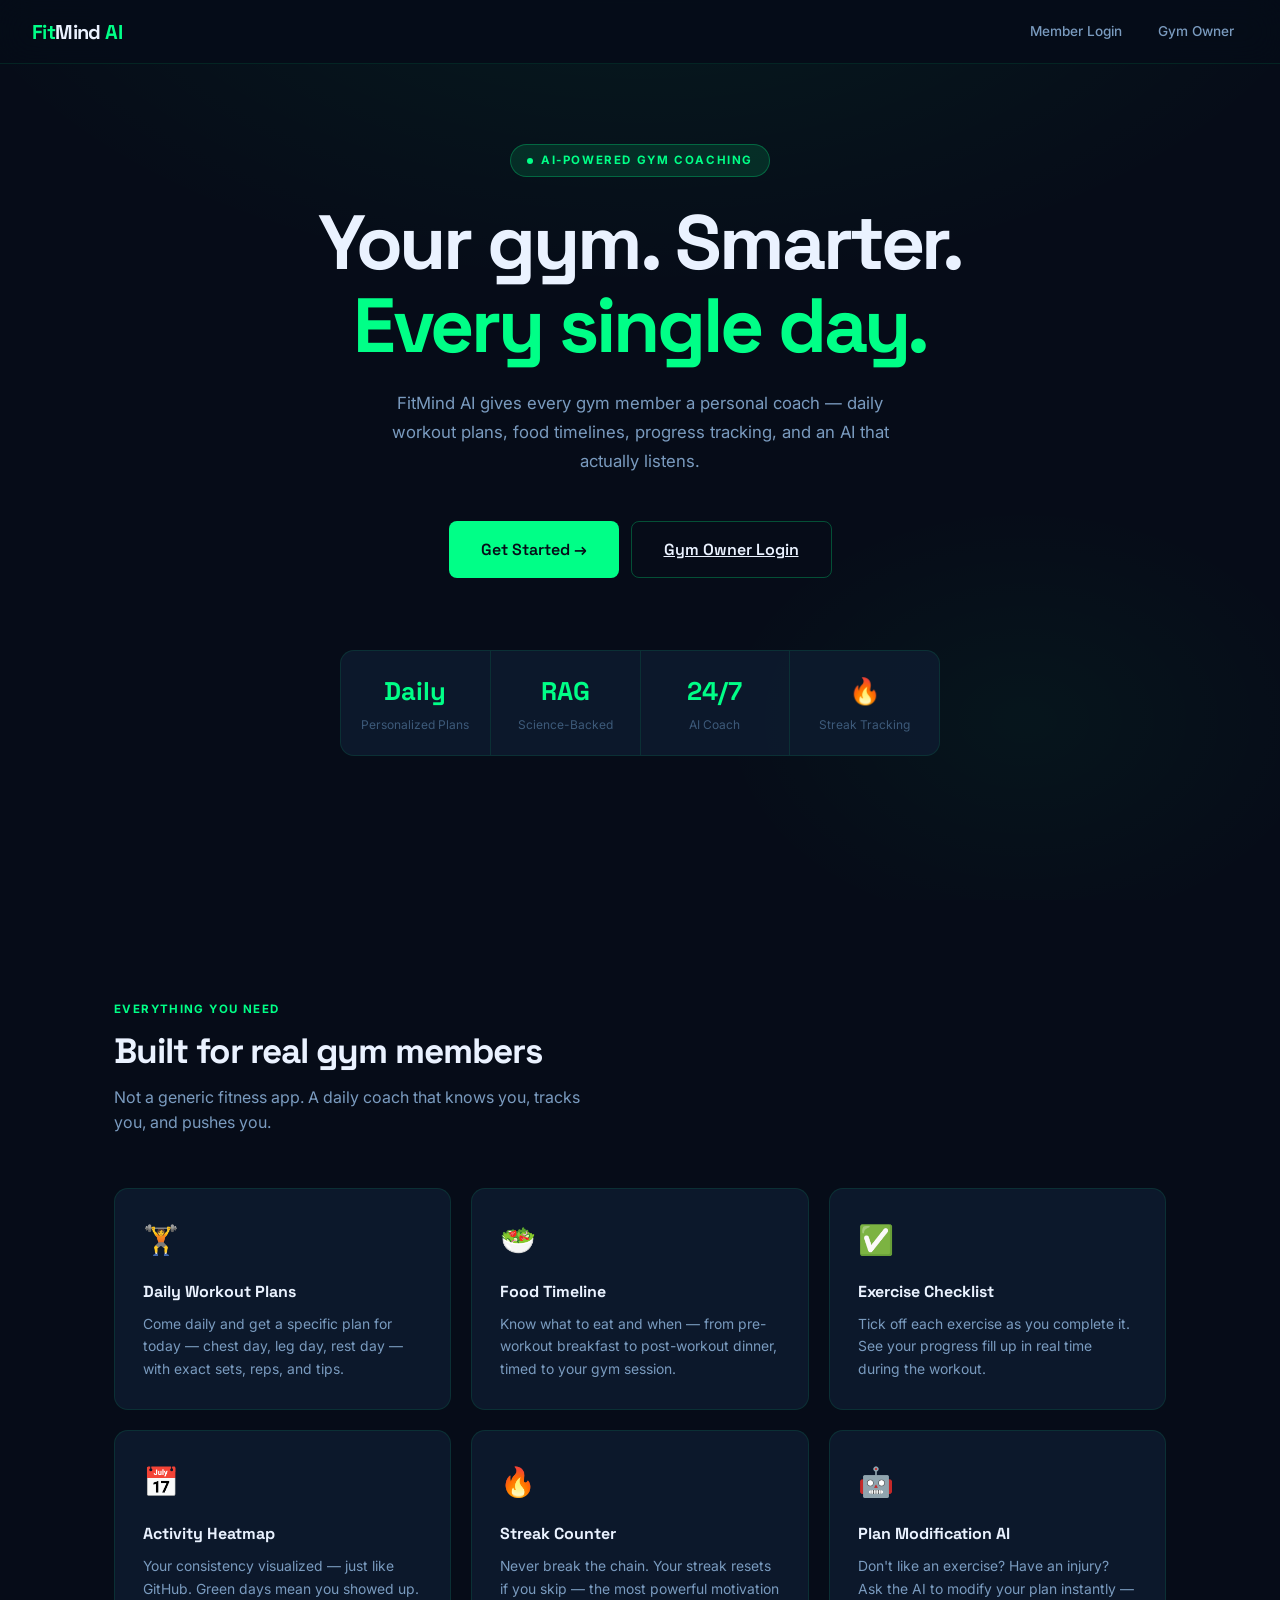
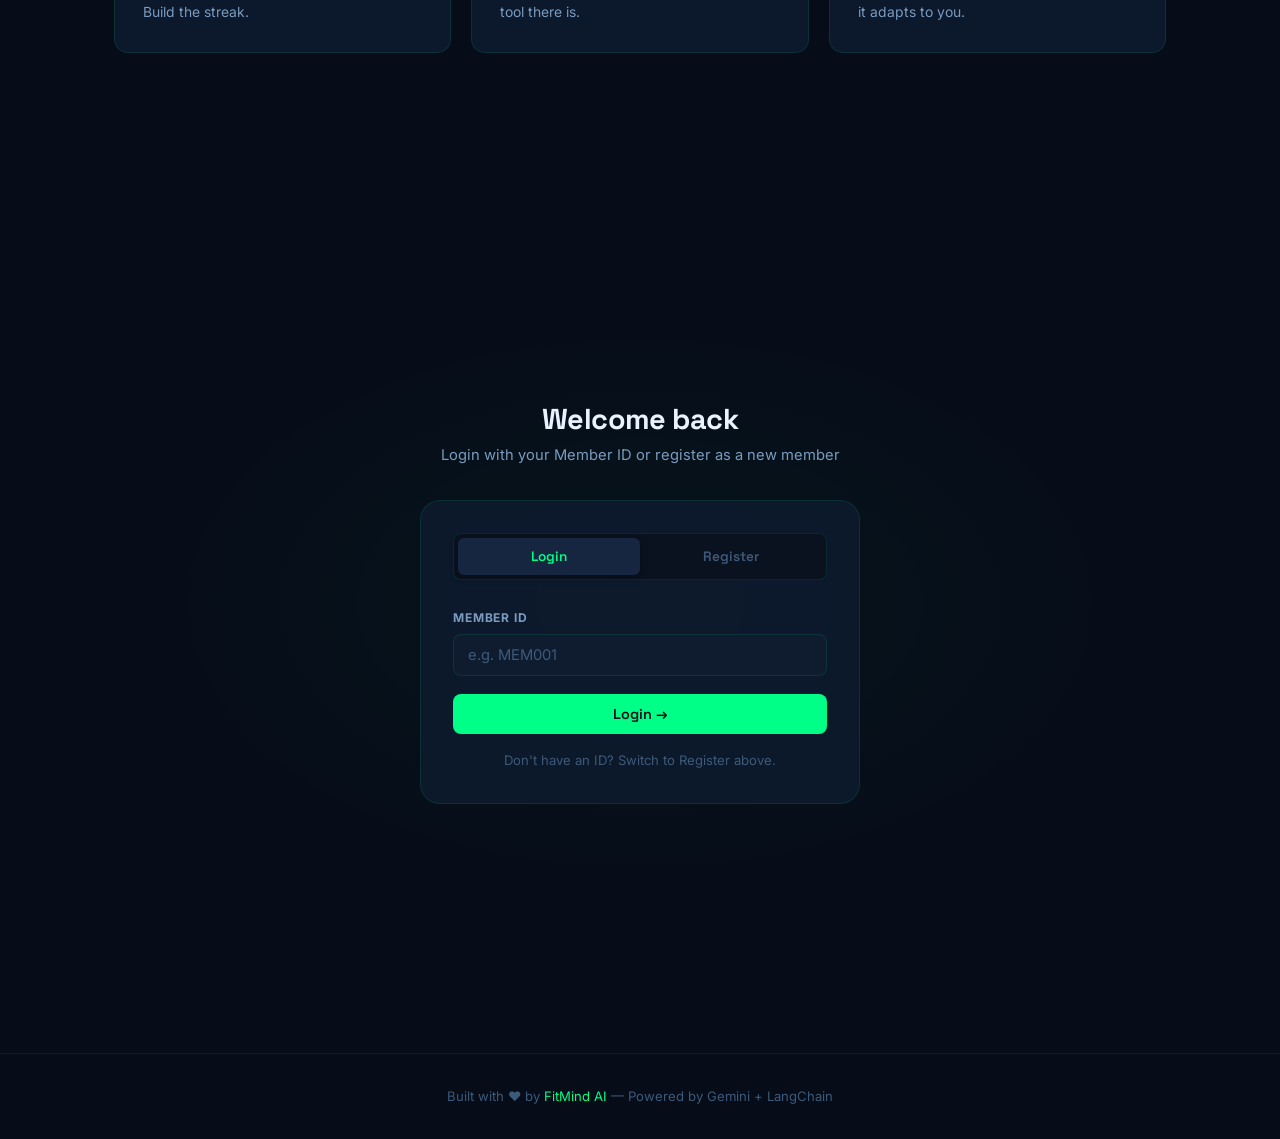
==== frontend/index.html @ b91db69a "Initial commit - FitMind AI" ====
<!DOCTYPE html>
<html lang="en">
<head>
<meta charset="UTF-8"/>
<meta name="viewport" content="width=device-width, initial-scale=1.0"/>
<title>FitMind AI — Gym Coaching Platform</title>
<link rel="stylesheet" href="css/style.css"/>
<style>
  body { overflow-x: hidden; }

  /* HERO */
  .hero {
    min-height: 100vh;
    display: flex; flex-direction: column;
    align-items: center; justify-content: center;
    text-align: center; padding: 40px 24px;
    position: relative;
  }
  .hero-bg {
    position: absolute; inset: 0; z-index: 0;
    background:
      radial-gradient(ellipse 80% 60% at 50% -10%, rgba(0,255,135,0.07) 0%, transparent 70%),
      radial-gradient(ellipse 40% 40% at 80% 80%, rgba(0,255,135,0.04) 0%, transparent 60%);
  }
  .hero-content { position: relative; z-index: 1; max-width: 860px; }

  .eyebrow {
    display: inline-flex; align-items: center; gap: 8px;
    font-size: 0.72rem; font-weight: 700;
    letter-spacing: 0.14em; text-transform: uppercase;
    color: var(--green-400); margin-bottom: 24px;
    background: var(--green-glow); border: 1px solid var(--border-hover);
    padding: 6px 16px; border-radius: 20px;
  }
  .eyebrow-dot {
    width: 6px; height: 6px; border-radius: 50%;
    background: var(--green-400);
    animation: pulse 2s ease-in-out infinite;
  }
  @keyframes pulse {
    0%,100% { opacity: 1; transform: scale(1); }
    50% { opacity: 0.4; transform: scale(0.8); }
  }

  .hero-title {
    font-size: clamp(2.6rem, 6.5vw, 4.8rem);
    font-weight: 700; line-height: 1.08;
    letter-spacing: -0.04em; margin-bottom: 22px;
  }
  .hero-title .line2 { color: var(--green-400); }

  .hero-sub {
    font-size: 1.05rem; color: var(--text-secondary);
    max-width: 540px; margin: 0 auto 44px;
    line-height: 1.75;
  }

  .hero-actions { display: flex; gap: 12px; justify-content: center; flex-wrap: wrap; margin-bottom: 72px; }

  /* STATS BAR */
  .stats-bar {
    display: flex; gap: 0;
    background: var(--card); border: 1px solid var(--border);
    border-radius: var(--radius); overflow: hidden;
    max-width: 600px; margin: 0 auto;
  }
  .stat-item {
    flex: 1; padding: 20px 16px; text-align: center;
    border-right: 1px solid var(--border);
  }
  .stat-item:last-child { border-right: none; }
  .stat-num {
    font-family: 'Space Grotesk', sans-serif;
    font-size: 1.6rem; font-weight: 700; color: var(--green-400);
  }
  .stat-lbl { font-size: 0.75rem; color: var(--text-muted); margin-top: 3px; }

  /* LOGIN SECTION */
  .login-section {
    min-height: 100vh; display: flex;
    align-items: center; justify-content: center;
    padding: 80px 24px;
    background: radial-gradient(ellipse 60% 50% at 50% 50%, rgba(0,255,135,0.04) 0%, transparent 70%);
  }
  .login-box { width: 100%; max-width: 440px; }
  .login-header { text-align: center; margin-bottom: 32px; }
  .login-title { font-size: 1.8rem; font-weight: 700; margin-bottom: 8px; }
  .login-sub { color: var(--text-secondary); font-size: 0.92rem; }

  .login-card {
    background: var(--card); border: 1px solid var(--border);
    border-radius: var(--radius-lg); padding: 32px;
    backdrop-filter: blur(12px);
  }

  .tab-switcher {
    display: grid; grid-template-columns: 1fr 1fr;
    background: var(--navy-900); border-radius: var(--radius-sm);
    padding: 4px; margin-bottom: 28px;
    border: 1px solid var(--border);
  }
  .tab-btn {
    padding: 10px; border-radius: 6px;
    font-size: 0.85rem; font-weight: 600;
    border: none; background: none;
    color: var(--text-muted); cursor: pointer;
    transition: all 0.2s; font-family: 'Space Grotesk', sans-serif;
  }
  .tab-btn.active {
    background: var(--navy-700); color: var(--green-400);
    box-shadow: 0 2px 8px rgba(0,0,0,0.3);
  }

  .tab-panel { display: none; }
  .tab-panel.active { display: block; }

  /* FEATURES */
  .features {
    padding: 100px 24px; max-width: 1100px; margin: 0 auto;
  }
  .section-eyebrow {
    font-size: 0.72rem; font-weight: 700;
    letter-spacing: 0.12em; text-transform: uppercase;
    color: var(--green-400); margin-bottom: 12px;
  }
  .section-title {
    font-size: 2.2rem; font-weight: 700;
    letter-spacing: -0.03em; margin-bottom: 12px;
  }
  .section-sub {
    color: var(--text-secondary); max-width: 480px; margin-bottom: 52px;
  }
  .features-grid {
    display: grid; grid-template-columns: repeat(auto-fit, minmax(280px, 1fr));
    gap: 20px;
  }
  .feature-card {
    background: var(--card); border: 1px solid var(--border);
    border-radius: var(--radius); padding: 28px;
    transition: all 0.25s;
  }
  .feature-card:hover {
    border-color: var(--border-hover);
    transform: translateY(-3px);
    box-shadow: var(--shadow-green);
  }
  .feature-icon {
    font-size: 1.8rem; margin-bottom: 16px;
    display: block;
  }
  .feature-title {
    font-family: 'Space Grotesk', sans-serif;
    font-size: 1rem; font-weight: 700;
    margin-bottom: 8px;
  }
  .feature-desc { font-size: 0.87rem; color: var(--text-secondary); line-height: 1.65; }

  /* FOOTER */
  footer {
    border-top: 1px solid var(--border);
    padding: 32px; text-align: center;
    color: var(--text-muted); font-size: 0.82rem;
  }
  footer span { color: var(--green-400); }

  /* ALERT */
  #login-alert, #register-alert { margin-bottom: 16px; }
</style>
</head>
<body>

<!-- NAV -->
<nav class="nav">
  <div class="nav-logo">Fit<span>Mind</span> AI</div>
  <div class="nav-right">
    <a class="nav-link" href="#login-section">Member Login</a>
    <a class="nav-link" href="owner.html">Gym Owner</a>
  </div>
</nav>

<!-- HERO -->
<section class="hero">
  <div class="hero-bg"></div>
  <div class="hero-content">
    <div class="eyebrow"><div class="eyebrow-dot"></div>AI-Powered Gym Coaching</div>
    <h1 class="hero-title">
      Your gym. Smarter.<br/>
      <span class="line2">Every single day.</span>
    </h1>
    <p class="hero-sub">
      FitMind AI gives every gym member a personal coach —
      daily workout plans, food timelines, progress tracking,
      and an AI that actually listens.
    </p>
    <div class="hero-actions">
      <button class="btn btn-primary btn-lg" onclick="document.getElementById('login-section').scrollIntoView({behavior:'smooth'})">
        Get Started →
      </button>
      <a href="owner.html" class="btn btn-secondary btn-lg">Gym Owner Login</a>
    </div>

    <div class="stats-bar">
      <div class="stat-item">
        <div class="stat-num">Daily</div>
        <div class="stat-lbl">Personalized Plans</div>
      </div>
      <div class="stat-item">
        <div class="stat-num">RAG</div>
        <div class="stat-lbl">Science-Backed</div>
      </div>
      <div class="stat-item">
        <div class="stat-num">24/7</div>
        <div class="stat-lbl">AI Coach</div>
      </div>
      <div class="stat-item">
        <div class="stat-num">🔥</div>
        <div class="stat-lbl">Streak Tracking</div>
      </div>
    </div>
  </div>
</section>

<!-- FEATURES -->
<section class="features">
  <div class="section-eyebrow">Everything you need</div>
  <h2 class="section-title">Built for real gym members</h2>
  <p class="section-sub">Not a generic fitness app. A daily coach that knows you, tracks you, and pushes you.</p>
  <div class="features-grid">
    <div class="feature-card">
      <span class="feature-icon">🏋️</span>
      <div class="feature-title">Daily Workout Plans</div>
      <div class="feature-desc">Come daily and get a specific plan for today — chest day, leg day, rest day — with exact sets, reps, and tips.</div>
    </div>
    <div class="feature-card">
      <span class="feature-icon">🥗</span>
      <div class="feature-title">Food Timeline</div>
      <div class="feature-desc">Know what to eat and when — from pre-workout breakfast to post-workout dinner, timed to your gym session.</div>
    </div>
    <div class="feature-card">
      <span class="feature-icon">✅</span>
      <div class="feature-title">Exercise Checklist</div>
      <div class="feature-desc">Tick off each exercise as you complete it. See your progress fill up in real time during the workout.</div>
    </div>
    <div class="feature-card">
      <span class="feature-icon">📅</span>
      <div class="feature-title">Activity Heatmap</div>
      <div class="feature-desc">Your consistency visualized — just like GitHub. Green days mean you showed up. Build the streak.</div>
    </div>
    <div class="feature-card">
      <span class="feature-icon">🔥</span>
      <div class="feature-title">Streak Counter</div>
      <div class="feature-desc">Never break the chain. Your streak resets if you skip — the most powerful motivation tool there is.</div>
    </div>
    <div class="feature-card">
      <span class="feature-icon">🤖</span>
      <div class="feature-title">Plan Modification AI</div>
      <div class="feature-desc">Don't like an exercise? Have an injury? Ask the AI to modify your plan instantly — it adapts to you.</div>
    </div>
  </div>
</section>

<!-- LOGIN -->
<section class="login-section" id="login-section">
  <div class="login-box">
    <div class="login-header">
      <h2 class="login-title">Welcome back</h2>
      <p class="login-sub">Login with your Member ID or register as a new member</p>
    </div>

    <div class="login-card">
      <div class="tab-switcher">
        <button class="tab-btn active" onclick="switchTab('login')">Login</button>
        <button class="tab-btn" onclick="switchTab('register')">Register</button>
      </div>

      <!-- LOGIN TAB -->
      <div class="tab-panel active" id="tab-login">
        <div id="login-alert"></div>
        <div class="form-group">
          <label class="form-label">Member ID</label>
          <input class="form-input" type="text" id="login-id" placeholder="e.g. MEM001" onkeydown="if(event.key==='Enter') doLogin()"/>
        </div>
        <button class="btn btn-primary btn-full" id="login-btn" onclick="doLogin()">Login →</button>
        <p style="text-align:center;margin-top:16px;font-size:0.82rem;color:var(--text-muted)">
          Don't have an ID? Switch to Register above.
        </p>
      </div>

      <!-- REGISTER TAB -->
      <div class="tab-panel" id="tab-register">
        <div id="register-alert"></div>
        <div class="form-grid-2">
          <div class="form-group">
            <label class="form-label">Full Name</label>
            <input class="form-input" type="text" id="r-name" placeholder="Rahul Sharma"/>
          </div>
          <div class="form-group">
            <label class="form-label">Member ID</label>
            <input class="form-input" type="text" id="r-id" placeholder="MEM001"/>
          </div>
          <div class="form-group">
            <label class="form-label">Age</label>
            <input class="form-input" type="number" id="r-age" placeholder="20" min="10" max="80"/>
          </div>
          <div class="form-group">
            <label class="form-label">Weight (kg)</label>
            <input class="form-input" type="number" id="r-weight" placeholder="70"/>
          </div>
          <div class="form-group">
            <label class="form-label">Height (cm)</label>
            <input class="form-input" type="number" id="r-height" placeholder="175"/>
          </div>

          <div class="form-group">
            <label class="form-label">Gender</label>
            <select class="form-input" id="r-gender">
              <option value="male">Male</option>
              <option value="female">Female</option>
              <option value="other">Other</option>
            </select>
          </div>

          <div class="form-group">
            <label class="form-label">Experience</label>
            <select class="form-input" id="r-exp">
              <option value="beginner">Beginner</option>
              <option value="intermediate">Intermediate</option>
              <option value="advanced">Advanced</option>
            </select>
          </div>
          <div class="form-group">
            <label class="form-label">Goal</label>
            <select class="form-input" id="r-goal">
              <option value="muscle gain">Muscle Gain</option>
              <option value="weight loss">Weight Loss</option>
              <option value="maintain fitness">Maintain Fitness</option>
              <option value="improve stamina">Improve Stamina</option>
            </select>
          </div>
          <div class="form-group">
            <label class="form-label">Diet Type</label>
            <select class="form-input" id="r-diet">
              <option value="vegetarian">Vegetarian</option>
              <option value="non-vegetarian">Non-Vegetarian</option>
              <option value="vegan">Vegan</option>
            </select>
          </div>
          <div class="form-group form-full">
            <label class="form-label">Injuries / Limitations</label>
            <input class="form-input" type="text" id="r-injuries" placeholder="e.g. knee pain — or leave blank"/>
          </div>
        </div>
        <button class="btn btn-primary btn-full" id="register-btn" onclick="doRegister()">Create Account →</button>
      </div>
    </div>
  </div>
</section>

<footer>
  Built with ❤️ by <span>FitMind AI</span> — Powered by Gemini + LangChain
</footer>

<script src="js/storage.js"></script>
<script src="js/api.js"></script>
<script>
  function switchTab(tab) {
    document.querySelectorAll('.tab-btn').forEach((b,i) => b.classList.toggle('active', (tab==='login'&&i===0)||(tab==='register'&&i===1)));
    document.getElementById('tab-login').classList.toggle('active', tab==='login');
    document.getElementById('tab-register').classList.toggle('active', tab==='register');
  }

  async function doLogin() {
    const id = document.getElementById('login-id').value.trim();
    const alertEl = document.getElementById('login-alert');
    if (!id) { alertEl.innerHTML = '<div class="alert alert-error">⚠ Enter your Member ID.</div>'; return; }

    const btn = document.getElementById('login-btn');
    btn.innerHTML = '<span class="spinner"></span> Logging in...';
    btn.disabled = true;
    alertEl.innerHTML = '';

    try {
      const data = await API.getMember(id);
      if (data.error) {
        alertEl.innerHTML = '<div class="alert alert-error">⚠ Member ID not found. Please contact your gym owner.</div>';
      } else if (!data.is_premium) {
        alertEl.innerHTML = '<div class="alert alert-error">⚠ Your account is not activated. Please contact your gym owner to activate premium access.</div>';
      } else {
        DB.setMember({ id, ...data.profile, plan: data.plan });
        window.location.href = 'dashboard.html';
      }

    } catch {
      alertEl.innerHTML = '<div class="alert alert-error">⚠ Cannot reach server. Make sure backend is running.</div>';
    } finally {
      btn.innerHTML = 'Login →'; btn.disabled = false;
    }
  }

  async function doRegister() {
    const name = document.getElementById('r-name').value.trim();
    const id = document.getElementById('r-id').value.trim();
    const age = document.getElementById('r-age').value;
    const weight = document.getElementById('r-weight').value;
    const height = document.getElementById('r-height').value;
    const exp = document.getElementById('r-exp').value;
    const goal = document.getElementById('r-goal').value;
    const diet = document.getElementById('r-diet').value;
    const injuries = document.getElementById('r-injuries').value.trim() || 'None';
    const alertEl = document.getElementById('register-alert');

    if (!name||!id||!age||!weight||!height) {
      alertEl.innerHTML = '<div class="alert alert-error">⚠ Please fill all required fields.</div>'; return;
    }

    const btn = document.getElementById('register-btn');
    btn.innerHTML = '<span class="spinner"></span> Creating account...';
    btn.disabled = true; alertEl.innerHTML = '';

    try {
      const gender = document.getElementById('r-gender').value;
      const profile = { member_id: id, name, age: parseInt(age), weight: parseFloat(weight), height: parseFloat(height), goal, diet_type: diet, injuries, experience: exp, gender };      const data = await API.generatePlan(profile);
      DB.setMember({ id, ...profile, plan: data.plan });
      window.location.href = 'dashboard.html';
    } catch {
      alertEl.innerHTML = '<div class="alert alert-error">⚠ Registration failed. Check backend connection.</div>';
    } finally {
      btn.innerHTML = 'Create Account →'; btn.disabled = false;
    }
  }

  // redirect if already logged in
  if (DB.getMember()) window.location.href = 'dashboard.html';
</script>
</body>
</html>
---- frontend/css/style.css ----
@import url('https://fonts.googleapis.com/css2?family=Space+Grotesk:wght@400;500;600;700&family=Inter:wght@300;400;500;600&display=swap');

:root {
  --navy-950: #060c18;
  --navy-900: #0a1220;
  --navy-800: #0f1c30;
  --navy-700: #162640;
  --navy-600: #1e3354;
  --navy-500: #2a4570;
  --green-400: #00ff87;
  --green-300: #5fffb0;
  --green-500: #00cc6a;
  --green-glow: rgba(0,255,135,0.12);
  --green-glow-strong: rgba(0,255,135,0.22);
  --amber: #ffb830;
  --amber-glow: rgba(255,184,48,0.15);
  --red: #ff4f6a;
  --red-glow: rgba(255,79,106,0.15);
  --text-primary: #eaf2ff;
  --text-secondary: #7a9bbf;
  --text-muted: #3d5a7a;
  --border: rgba(0,255,135,0.1);
  --border-hover: rgba(0,255,135,0.28);
  --card: rgba(15,28,48,0.85);
  --radius-sm: 8px;
  --radius: 14px;
  --radius-lg: 20px;
  --shadow: 0 8px 32px rgba(0,0,0,0.4);
  --shadow-green: 0 8px 32px rgba(0,255,135,0.15);
}

*, *::before, *::after { box-sizing: border-box; margin: 0; padding: 0; }

html { scroll-behavior: smooth; }

body {
  font-family: 'Inter', sans-serif;
  background: var(--navy-950);
  color: var(--text-primary);
  min-height: 100vh;
  line-height: 1.6;
  overflow-x: hidden;
}

/* SCROLLBAR */
::-webkit-scrollbar { width: 5px; height: 5px; }
::-webkit-scrollbar-track { background: var(--navy-900); }
::-webkit-scrollbar-thumb { background: var(--navy-500); border-radius: 4px; }
::-webkit-scrollbar-thumb:hover { background: var(--green-500); }

/* TYPOGRAPHY */
h1,h2,h3,h4,h5 {
  font-family: 'Space Grotesk', sans-serif;
  letter-spacing: -0.02em; line-height: 1.2;
}

/* NAV */
.nav {
  position: fixed; top: 0; left: 0; right: 0; z-index: 100;
  height: 64px;
  background: rgba(6,12,24,0.92);
  backdrop-filter: blur(16px);
  border-bottom: 1px solid var(--border);
  display: flex; align-items: center;
  justify-content: space-between;
  padding: 0 32px;
}
.nav-logo {
  font-family: 'Space Grotesk', sans-serif;
  font-size: 1.25rem; font-weight: 700;
  color: var(--green-400); letter-spacing: -0.03em;
}
.nav-logo span { color: var(--text-primary); }
.nav-right { display: flex; align-items: center; gap: 8px; }
.nav-member-badge {
  background: var(--green-glow);
  border: 1px solid var(--border-hover);
  border-radius: 20px; padding: 6px 14px;
  font-size: 0.8rem; font-weight: 600;
  color: var(--green-400);
  font-family: 'Space Grotesk', sans-serif;
}
.nav-link {
  padding: 8px 14px; border-radius: var(--radius-sm);
  font-size: 0.85rem; font-weight: 500;
  color: var(--text-secondary); cursor: pointer;
  border: none; background: transparent;
  transition: all 0.2s; text-decoration: none;
  display: inline-flex; align-items: center; gap: 6px;
}
.nav-link:hover { color: var(--text-primary); background: var(--navy-700); }
.nav-link.active { color: var(--green-400); background: var(--green-glow); }

/* SIDEBAR */
.layout { display: flex; padding-top: 64px; min-height: 100vh; }
.sidebar {
  width: 220px; flex-shrink: 0;
  background: var(--navy-900);
  border-right: 1px solid var(--border);
  padding: 24px 12px;
  position: fixed; top: 64px; left: 0;
  height: calc(100vh - 64px);
  overflow-y: auto;
  display: flex; flex-direction: column; gap: 4px;
}
.sidebar-label {
  font-size: 0.68rem; font-weight: 700;
  letter-spacing: 0.1em; text-transform: uppercase;
  color: var(--text-muted); padding: 8px 12px 4px;
  margin-top: 8px;
}
.sidebar-link {
  display: flex; align-items: center; gap: 10px;
  padding: 10px 12px; border-radius: var(--radius-sm);
  color: var(--text-secondary); font-size: 0.88rem;
  font-weight: 500; cursor: pointer;
  text-decoration: none; transition: all 0.2s;
  border: none; background: none; width: 100%; text-align: left;
}
.sidebar-link:hover { color: var(--text-primary); background: var(--navy-700); }
.sidebar-link.active { color: var(--green-400); background: var(--green-glow); }
.sidebar-icon { font-size: 1rem; width: 20px; text-align: center; }

.content { margin-left: 220px; flex: 1; padding: 36px 36px; max-width: 1100px; }

/* CARDS */
.card {
  background: var(--card);
  border: 1px solid var(--border);
  border-radius: var(--radius);
  padding: 24px;
  backdrop-filter: blur(8px);
  transition: border-color 0.2s, box-shadow 0.2s;
}
.card:hover { border-color: var(--border-hover); }
.card-title {
  font-family: 'Space Grotesk', sans-serif;
  font-size: 1rem; font-weight: 700;
  margin-bottom: 16px; color: var(--text-primary);
}

/* BUTTONS */
.btn {
  display: inline-flex; align-items: center; gap: 8px;
  padding: 11px 22px; border-radius: var(--radius-sm);
  font-size: 0.9rem; font-weight: 600;
  cursor: pointer; border: none;
  transition: all 0.2s; font-family: 'Space Grotesk', sans-serif;
  white-space: nowrap;
}
.btn-primary {
  background: var(--green-400); color: var(--navy-950);
}
.btn-primary:hover { background: var(--green-300); transform: translateY(-1px); box-shadow: var(--shadow-green); }
.btn-secondary {
  background: transparent; color: var(--text-primary);
  border: 1px solid var(--border-hover);
}
.btn-secondary:hover { background: var(--navy-700); color: var(--green-400); }
.btn-ghost {
  background: transparent; color: var(--text-secondary);
  border: 1px solid var(--border);
}
.btn-ghost:hover { background: var(--navy-700); color: var(--text-primary); }
.btn-danger {
  background: var(--red-glow); color: var(--red);
  border: 1px solid rgba(255,79,106,0.3);
}
.btn:disabled { opacity: 0.45; cursor: not-allowed; transform: none !important; }
.btn-sm { padding: 7px 14px; font-size: 0.8rem; }
.btn-lg { padding: 15px 32px; font-size: 1rem; }
.btn-full { width: 100%; justify-content: center; }

/* FORM */
.form-group { display: flex; flex-direction: column; gap: 7px; margin-bottom: 18px; }
.form-label {
  font-size: 0.75rem; font-weight: 700;
  letter-spacing: 0.07em; text-transform: uppercase;
  color: var(--text-secondary);
}
.form-input {
  background: var(--navy-800);
  border: 1px solid var(--border);
  border-radius: var(--radius-sm);
  padding: 11px 14px; color: var(--text-primary);
  font-size: 0.92rem; font-family: 'Inter', sans-serif;
  transition: border-color 0.2s, box-shadow 0.2s;
  outline: none; width: 100%;
}
.form-input:focus {
  border-color: var(--green-400);
  box-shadow: 0 0 0 3px var(--green-glow);
}
.form-input::placeholder { color: var(--text-muted); }
select.form-input option { background: var(--navy-800); }
.form-grid-2 { display: grid; grid-template-columns: 1fr 1fr; gap: 16px; }
.form-grid-3 { display: grid; grid-template-columns: 1fr 1fr 1fr; gap: 16px; }
.form-full { grid-column: 1 / -1; }

/* BADGES */
.badge {
  display: inline-flex; align-items: center;
  padding: 3px 10px; border-radius: 20px;
  font-size: 0.72rem; font-weight: 700;
  font-family: 'Space Grotesk', sans-serif;
  letter-spacing: 0.03em;
}
.badge-green { background: var(--green-glow); color: var(--green-400); border: 1px solid var(--border-hover); }
.badge-amber { background: var(--amber-glow); color: var(--amber); border: 1px solid rgba(255,184,48,0.3); }
.badge-red { background: var(--red-glow); color: var(--red); border: 1px solid rgba(255,79,106,0.3); }
.badge-muted { background: var(--navy-700); color: var(--text-secondary); }

/* ALERTS */
.alert {
  display: flex; align-items: flex-start; gap: 10px;
  padding: 13px 16px; border-radius: var(--radius-sm);
  font-size: 0.88rem; margin-bottom: 20px;
}
.alert-error { background: var(--red-glow); border: 1px solid rgba(255,79,106,0.3); color: #ff8090; }
.alert-success { background: var(--green-glow); border: 1px solid var(--border-hover); color: var(--green-400); }
.alert-info { background: var(--amber-glow); border: 1px solid rgba(255,184,48,0.3); color: var(--amber); }

/* SPINNER */
.spinner {
  display: inline-block; width: 16px; height: 16px;
  border: 2px solid var(--navy-600);
  border-top-color: var(--green-400);
  border-radius: 50%; animation: spin 0.65s linear infinite;
  flex-shrink: 0;
}
@keyframes spin { to { transform: rotate(360deg); } }

/* STAT CARDS */
.stats-grid { display: grid; grid-template-columns: repeat(auto-fit, minmax(160px, 1fr)); gap: 16px; margin-bottom: 28px; }
.stat-card {
  background: var(--card); border: 1px solid var(--border);
  border-radius: var(--radius); padding: 20px;
  backdrop-filter: blur(8px);
}
.stat-value {
  font-family: 'Space Grotesk', sans-serif;
  font-size: 2rem; font-weight: 700; color: var(--green-400);
  line-height: 1;
}
.stat-label { font-size: 0.78rem; color: var(--text-muted); margin-top: 6px; }
.stat-sub { font-size: 0.82rem; color: var(--text-secondary); margin-top: 4px; }

/* CHECKLIST */
.checklist { display: flex; flex-direction: column; gap: 10px; }
.check-item {
  display: flex; align-items: center; gap: 12px;
  padding: 12px 16px; border-radius: var(--radius-sm);
  background: var(--navy-800); border: 1px solid var(--border);
  cursor: pointer; transition: all 0.2s; user-select: none;
}
.check-item:hover { border-color: var(--border-hover); background: var(--navy-700); }
.check-item.done { border-color: var(--green-500); background: var(--green-glow); }
.check-box {
  width: 22px; height: 22px; border-radius: 6px;
  border: 2px solid var(--text-muted); flex-shrink: 0;
  display: flex; align-items: center; justify-content: center;
  transition: all 0.2s; font-size: 0.75rem;
}
.check-item.done .check-box {
  background: var(--green-400); border-color: var(--green-400); color: var(--navy-950);
}
.check-text { font-size: 0.9rem; flex: 1; }
.check-item.done .check-text { text-decoration: line-through; color: var(--text-muted); }
.check-meta { font-size: 0.78rem; color: var(--text-muted); }

/* HEATMAP */
.heatmap-grid {
  display: grid; grid-template-columns: repeat(53, 1fr);
  gap: 3px;
}
.heatmap-cell {
  width: 13px; height: 13px; border-radius: 3px;
  background: var(--navy-700); cursor: pointer;
  transition: all 0.15s;
}
.heatmap-cell:hover { transform: scale(1.3); }
.heatmap-cell.level-1 { background: #0d4a2a; }
.heatmap-cell.level-2 { background: #0f6b38; }
.heatmap-cell.level-3 { background: #00a854; }
.heatmap-cell.level-4 { background: var(--green-400); box-shadow: 0 0 6px var(--green-glow-strong); }

/* TIMELINE */
.timeline { display: flex; flex-direction: column; gap: 0; }
.timeline-item {
  display: flex; gap: 16px; padding-bottom: 24px;
  position: relative;
}
.timeline-item:last-child { padding-bottom: 0; }
.timeline-left { display: flex; flex-direction: column; align-items: center; flex-shrink: 0; }
.timeline-dot {
  width: 12px; height: 12px; border-radius: 50%;
  background: var(--green-400); flex-shrink: 0;
  box-shadow: 0 0 8px var(--green-glow-strong);
  margin-top: 4px;
}
.timeline-line {
  width: 2px; flex: 1; margin-top: 4px;
  background: var(--border); min-height: 24px;
}
.timeline-time { font-size: 0.75rem; color: var(--green-400); font-weight: 700; font-family: 'Space Grotesk', sans-serif; margin-bottom: 4px; }
.timeline-title { font-size: 0.95rem; font-weight: 600; color: var(--text-primary); }
.timeline-desc { font-size: 0.85rem; color: var(--text-secondary); margin-top: 4px; }

/* PROGRESS BAR */
.progress-bar-wrap { background: var(--navy-700); border-radius: 20px; height: 8px; overflow: hidden; }
.progress-bar-fill { height: 100%; border-radius: 20px; background: var(--green-400); transition: width 0.5s ease; }

/* CHAT */
.chat-window {
  height: 420px; overflow-y: auto;
  display: flex; flex-direction: column; gap: 14px;
  padding: 20px;
}
.msg { display: flex; flex-direction: column; gap: 4px; max-width: 78%; }
.msg.user { align-self: flex-end; align-items: flex-end; }
.msg.coach { align-self: flex-start; }
.msg-bubble {
  padding: 11px 15px; border-radius: 14px;
  font-size: 0.9rem; line-height: 1.6;
}
.msg.user .msg-bubble {
  background: var(--green-400); color: var(--navy-950);
  font-weight: 500; border-bottom-right-radius: 4px;
}
.msg.coach .msg-bubble {
  background: var(--navy-700); color: var(--text-primary);
  border: 1px solid var(--border); border-bottom-left-radius: 4px;
}
.msg-label { font-size: 0.7rem; color: var(--text-muted); }

/* MODAL */
.modal-overlay {
  display: none; position: fixed; inset: 0; z-index: 200;
  background: rgba(6,12,24,0.88); backdrop-filter: blur(6px);
  align-items: center; justify-content: center; padding: 24px;
}
.modal-overlay.open { display: flex; }
.modal {
  background: var(--navy-800); border: 1px solid var(--border-hover);
  border-radius: var(--radius-lg); width: 100%; max-width: 680px;
  max-height: 82vh; overflow-y: auto; padding: 32px;
  box-shadow: var(--shadow);
}
.modal-header {
  display: flex; justify-content: space-between;
  align-items: center; margin-bottom: 24px;
}
.modal-close {
  background: none; border: none; color: var(--text-muted);
  font-size: 1.3rem; cursor: pointer; padding: 4px;
  transition: color 0.2s; border-radius: 6px;
}
.modal-close:hover { color: var(--text-primary); background: var(--navy-700); }

/* EMPTY STATE */
.empty-state {
  display: flex; flex-direction: column;
  align-items: center; justify-content: center;
  padding: 60px 24px; text-align: center; gap: 12px;
  color: var(--text-muted);
}
.empty-icon { font-size: 3rem; }

/* PAGE HEADER */
.page-header { margin-bottom: 28px; }
.page-title { font-size: 1.7rem; font-weight: 700; margin-bottom: 4px; }
.page-sub { color: var(--text-secondary); font-size: 0.92rem; }

/* DIVIDER */
.divider { height: 1px; background: var(--border); margin: 24px 0; }

/* PLAN CONTENT RENDERER */
.plan-render h1, .plan-render h2, .plan-render h3, .plan-render h4 {
  font-family: 'Space Grotesk', sans-serif;
  color: var(--green-400); margin-top: 24px; margin-bottom: 10px;
}
.plan-render p { color: var(--text-secondary); margin-bottom: 10px; }
.plan-render ul, .plan-render ol { padding-left: 20px; margin-bottom: 10px; }
.plan-render li { color: var(--text-secondary); margin-bottom: 5px; }
.plan-render strong { color: var(--text-primary); }
.plan-render table { width: 100%; border-collapse: collapse; margin: 14px 0; }
.plan-render th { background: var(--navy-700); color: var(--green-400); padding: 9px 13px; font-size: 0.82rem; text-align: left; }
.plan-render td { padding: 9px 13px; border-bottom: 1px solid var(--border); color: var(--text-secondary); font-size: 0.88rem; }
.plan-render tr:hover td { background: var(--navy-800); }

/* RESPONSIVE */
@media (max-width: 768px) {
  .sidebar { display: none; }
  .content { margin-left: 0; padding: 24px 16px; }
  .form-grid-2, .form-grid-3 { grid-template-columns: 1fr; }
  .nav { padding: 0 16px; }
  .stats-grid { grid-template-columns: 1fr 1fr; }
}
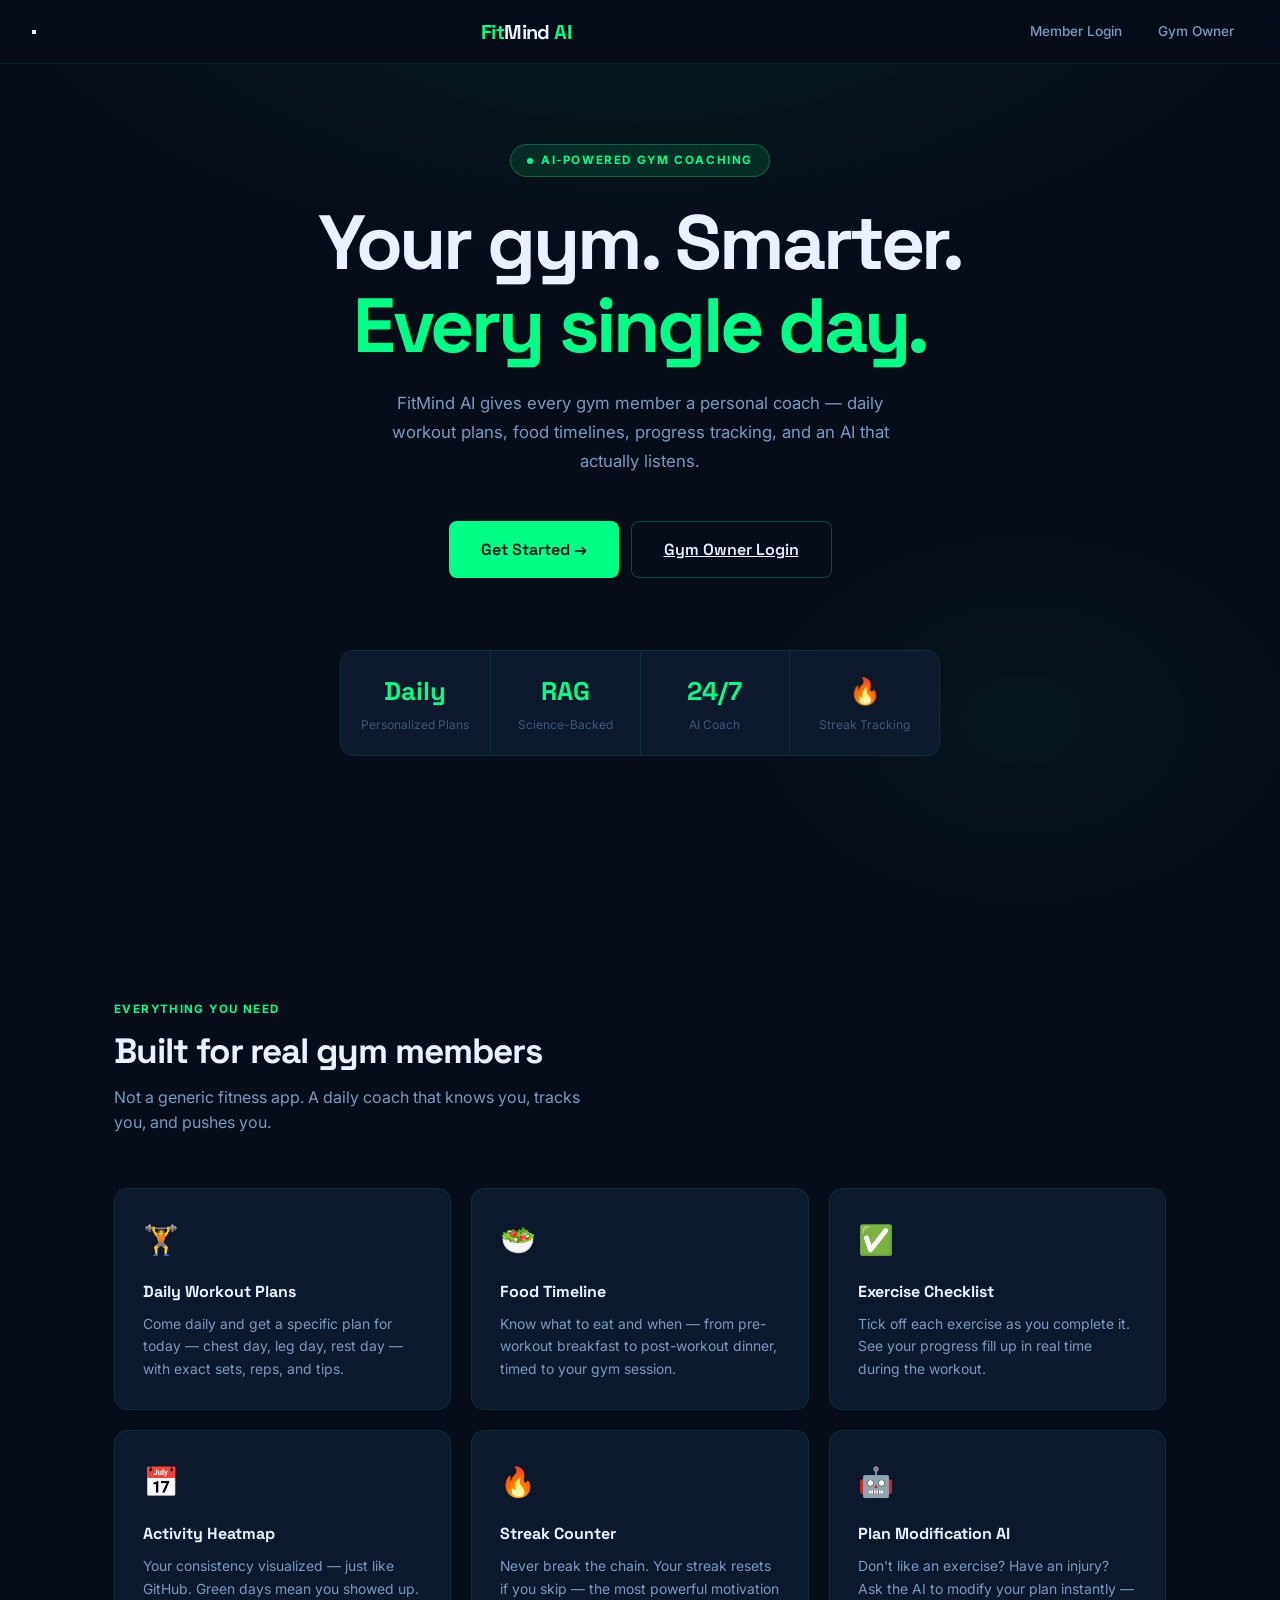
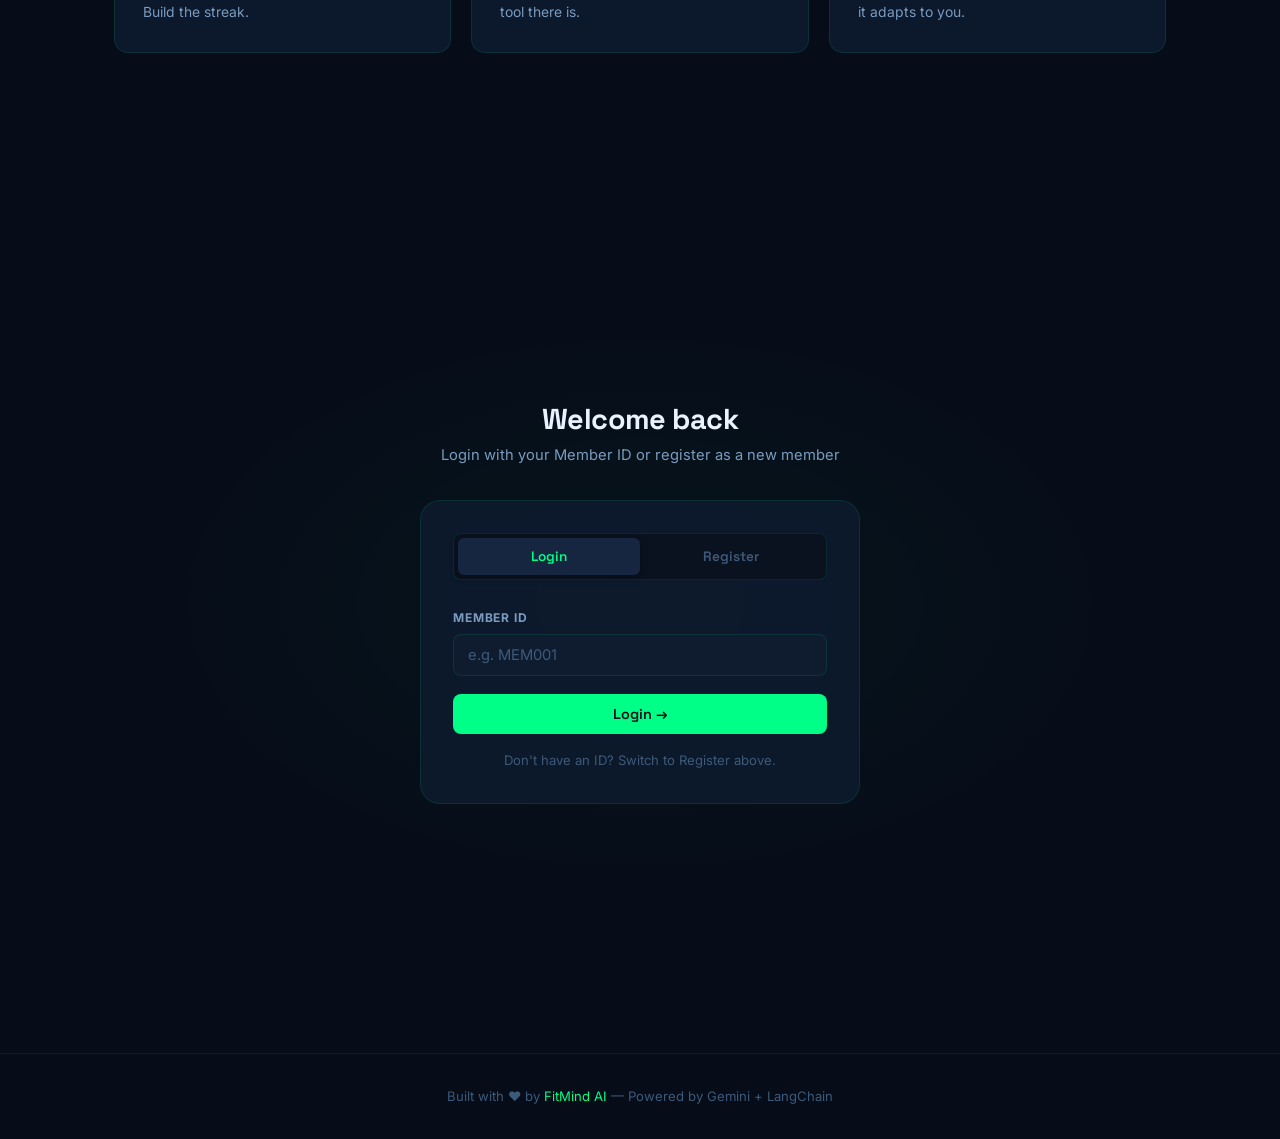
==== commit 27d44be6: "FRONTEND: Add burger icon for toggling sidebar" ====
--- a/frontend/index.html
+++ b/frontend/index.html
@@ -171,6 +171,11 @@
 
 <!-- NAV -->
 <nav class="nav">
+  <button class="burger-menu" aria-label="Toggle Menu">
+	<span></span>
+	<span></span>
+    <span></span>
+  </button>
   <div class="nav-logo">Fit<span>Mind</span> AI</div>
   <div class="nav-right">
     <a class="nav-link" href="#login-section">Member Login</a>
@@ -433,4 +438,4 @@
   if (DB.getMember()) window.location.href = 'dashboard.html';
 </script>
 </body>
-</html>+</html>
--- a/frontend/css/style.css
+++ b/frontend/css/style.css
@@ -389,10 +389,49 @@
 .plan-render tr:hover td { background: var(--navy-800); }
 
 /* RESPONSIVE */
-@media (max-width: 768px) {
-  .sidebar { display: none; }
-  .content { margin-left: 0; padding: 24px 16px; }
-  .form-grid-2, .form-grid-3 { grid-template-columns: 1fr; }
-  .nav { padding: 0 16px; }
-  .stats-grid { grid-template-columns: 1fr 1fr; }
+@media (max-width:768px){
+
+    .sidebar{
+        position: fixed;
+        top:64px;
+        left:-220px;      /* Hidden */
+        width:220px;
+        height:calc(100vh - 64px);
+        transition:left .3s ease;
+        z-index:999;
+    }
+
+    .sidebar.open{
+        left:0;
+    }
+
+    .content{
+        margin-left:0;
+        padding:24px 16px;
+    }
+
+    .form-grid-2,
+    .form-grid-3{
+        grid-template-columns:1fr;
+    }
+
+    .nav{
+        padding:0 16px;
+    }
+
+    .stats-grid{
+        grid-template-columns:1fr 1fr;
+    }
+}
+
+.overlay{
+    position: fixed;
+    inset: 64px 0 0 0;   /* Starts below navbar */
+    background: rgba(0,0,0,.45);
+    display: none;
+    z-index: 998;
+}
+
+.overlay.show{
+    display: block;
 }
